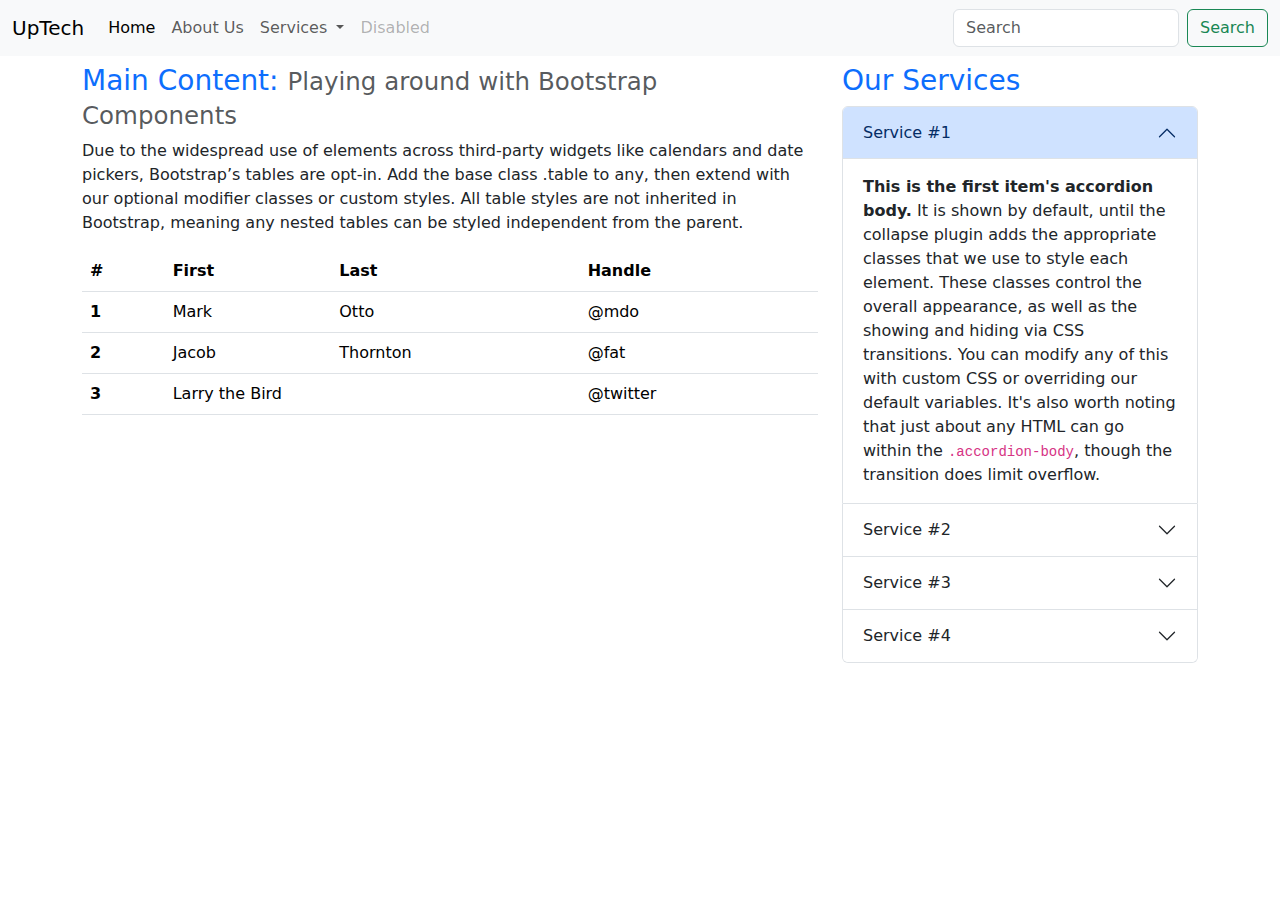
==== index.html @ 4113d0f6 "Initial commit" ====
<!doctype html>
<html lang="en">
  <head>
    <meta charset="utf-8">
    <meta name="viewport" content="width=device-width, initial-scale=1">
    <title>UpTech | Home</title>

    <!-- Bootstrap CSS -->
    <link href="https://cdn.jsdelivr.net/npm/bootstrap@5.3.3/dist/css/bootstrap.min.css" rel="stylesheet" integrity="sha384-QWTKZyjpPEjISv5WaRU9OFeRpok6YctnYmDr5pNlyT2bRjXh0JMhjY6hW+ALEwIH" crossorigin="anonymous">
    
    <!-- Custom CSS -->
    <link rel="stylesheet" href="./styles.css">

  </head>
  <body>
    <!-- START: Navigation Bar -->
    <nav class="navbar navbar-expand-lg bg-body-tertiary">
        <div class="container-fluid">
          <a class="navbar-brand" href="#">UpTech</a>
          <button class="navbar-toggler" type="button" data-bs-toggle="collapse" data-bs-target="#navbarSupportedContent" aria-controls="navbarSupportedContent" aria-expanded="false" aria-label="Toggle navigation">
            <span class="navbar-toggler-icon"></span>
          </button>
          <div class="collapse navbar-collapse" id="navbarSupportedContent">
            <ul class="navbar-nav me-auto mb-2 mb-lg-0">
              <li class="nav-item">
                <a class="nav-link active" aria-current="page" href="index.html">Home</a>
              </li>
              <li class="nav-item">
                <a class="nav-link" href="about-us.html">About Us</a>
              </li>
              <li class="nav-item dropdown">
                <a class="nav-link dropdown-toggle" href="#" role="button" data-bs-toggle="dropdown" aria-expanded="false">
                  Services
                </a>
                <ul class="dropdown-menu">
                  <li><a class="dropdown-item" href="#">Service 1</a></li>
                  <li><a class="dropdown-item" href="#">Service 2</a></li>
                  <li><hr class="dropdown-divider"></li>
                  <li><a class="dropdown-item" href="#">Service 3</a></li>
                </ul>
              </li>
              <li class="nav-item">
                <a class="nav-link disabled" aria-disabled="true">Disabled</a>
              </li>
            </ul>
            <form class="d-flex" role="search">
              <input class="form-control me-2" type="search" placeholder="Search" aria-label="Search">
              <button class="btn btn-outline-success" type="submit">Search</button>
            </form>
          </div>
        </div>
      </nav>
      <!-- END: Navigation Bar -->


    <!-- Page Content -->
    <div class="container text-left">
        <div class="row">
            <div class="col-sm-12 col-md-7 col-lg-8">               
    
                <!-- Main Panel -->
                <h3 class="text-left text-primary mt-2">
                    Main Content: 
                    <small class="text-body-secondary">Playing around with Bootstrap Components</small>
                  </h3>
                  <p>
                    Due to the widespread use of elements across third-party widgets like calendars and date pickers, Bootstrap’s tables are opt-in. Add the base class .table to any, then extend with our optional modifier classes or custom styles. All table styles are not inherited in Bootstrap, meaning any nested tables can be styled independent from the parent.
                    </p>

                    <table class="table">
                        <thead>
                          <tr>
                            <th scope="col">#</th>
                            <th scope="col">First</th>
                            <th scope="col">Last</th>
                            <th scope="col">Handle</th>
                          </tr>
                        </thead>
                        <tbody>
                          <tr>
                            <th scope="row">1</th>
                            <td>Mark</td>
                            <td>Otto</td>
                            <td>@mdo</td>
                          </tr>
                          <tr>
                            <th scope="row">2</th>
                            <td>Jacob</td>
                            <td>Thornton</td>
                            <td>@fat</td>
                          </tr>
                          <tr>
                            <th scope="row">3</th>
                            <td colspan="2">Larry the Bird</td>
                            <td>@twitter</td>
                          </tr>
                        </tbody>
                      </table>
            </div>

            <div class="col-sm-12 col-md-5 col-lg-4">
                <!-- Right Sidepanel-->
                <h3 class="text-left text-primary mt-2">
                    Our Services
                </h3>
                <div class="accordion" id="accordionExample">
                    <div class="accordion-item">
                    <h2 class="accordion-header">
                        <button class="accordion-button" type="button" data-bs-toggle="collapse" data-bs-target="#collapseOne" aria-expanded="true" aria-controls="collapseOne">
                        Service #1
                        </button>
                    </h2>
                    <div id="collapseOne" class="accordion-collapse collapse show" data-bs-parent="#accordionExample">
                        <div class="accordion-body">
                        <strong>This is the first item's accordion body.</strong> It is shown by default, until the collapse plugin adds the appropriate classes that we use to style each element. These classes control the overall appearance, as well as the showing and hiding via CSS transitions. You can modify any of this with custom CSS or overriding our default variables. It's also worth noting that just about any HTML can go within the <code>.accordion-body</code>, though the transition does limit overflow.
                        </div>
                    </div>
                    </div>

                    <div class="accordion-item">
                    <h2 class="accordion-header">
                        <button class="accordion-button collapsed" type="button" data-bs-toggle="collapse" data-bs-target="#collapseTwo" aria-expanded="false" aria-controls="collapseTwo">
                            Service #2
                        </button>
                    </h2>
                    <div id="collapseTwo" class="accordion-collapse collapse" data-bs-parent="#accordionExample">
                        <div class="accordion-body">
                        <strong>This is the second item's accordion body.</strong> It is hidden by default, until the collapse plugin adds the appropriate classes that we use to style each element. These classes control the overall appearance, as well as the showing and hiding via CSS transitions. You can modify any of this with custom CSS or overriding our default variables. It's also worth noting that just about any HTML can go within the <code>.accordion-body</code>, though the transition does limit overflow.
                        </div>
                    </div>
                    </div>

                    <div class="accordion-item">
                    <h2 class="accordion-header">
                        <button class="accordion-button collapsed" type="button" data-bs-toggle="collapse" data-bs-target="#collapseThree" aria-expanded="false" aria-controls="collapseThree">
                            Service #3
                        </button>
                    </h2>
                    <div id="collapseThree" class="accordion-collapse collapse" data-bs-parent="#accordionExample">
                        <div class="accordion-body">
                        <strong>This is the third item's accordion body.</strong> It is hidden by default, until the collapse plugin adds the appropriate classes that we use to style each element. These classes control the overall appearance, as well as the showing and hiding via CSS transitions. You can modify any of this with custom CSS or overriding our default variables. It's also worth noting that just about any HTML can go within the <code>.accordion-body</code>, though the transition does limit overflow.
                        </div>
                    </div>
                    </div>


                    <div class="accordion-item">
                        <h2 class="accordion-header">
                        <button class="accordion-button collapsed" type="button" data-bs-toggle="collapse" data-bs-target="#collapseFour" aria-expanded="false" aria-controls="collapseFour">
                            Service #4
                        </button>
                        </h2>
                        <div id="collapseFour" class="accordion-collapse collapse" data-bs-parent="#accordionExample">
                        <div class="accordion-body">
                            <strong>This is the third item's accordion body.</strong> It is hidden by default, until the collapse plugin adds the appropriate classes that we use to style each element. These classes control the overall appearance, as well as the showing and hiding via CSS transitions. You can modify any of this with custom CSS or overriding our default variables. It's also worth noting that just about any HTML can go within the <code>.accordion-body</code>, though the transition does limit overflow.
                        </div>
                        </div>
                    </div>
                </div>
            </div>
        </div>
    </div>





    <script src="https://cdn.jsdelivr.net/npm/bootstrap@5.3.3/dist/js/bootstrap.bundle.min.js" integrity="sha384-YvpcrYf0tY3lHB60NNkmXc5s9fDVZLESaAA55NDzOxhy9GkcIdslK1eN7N6jIeHz" crossorigin="anonymous"></script>
  </body>
</html>
---- styles.css ----
h1 {
    color: #1d94ac;
    color: #0657c3;
}
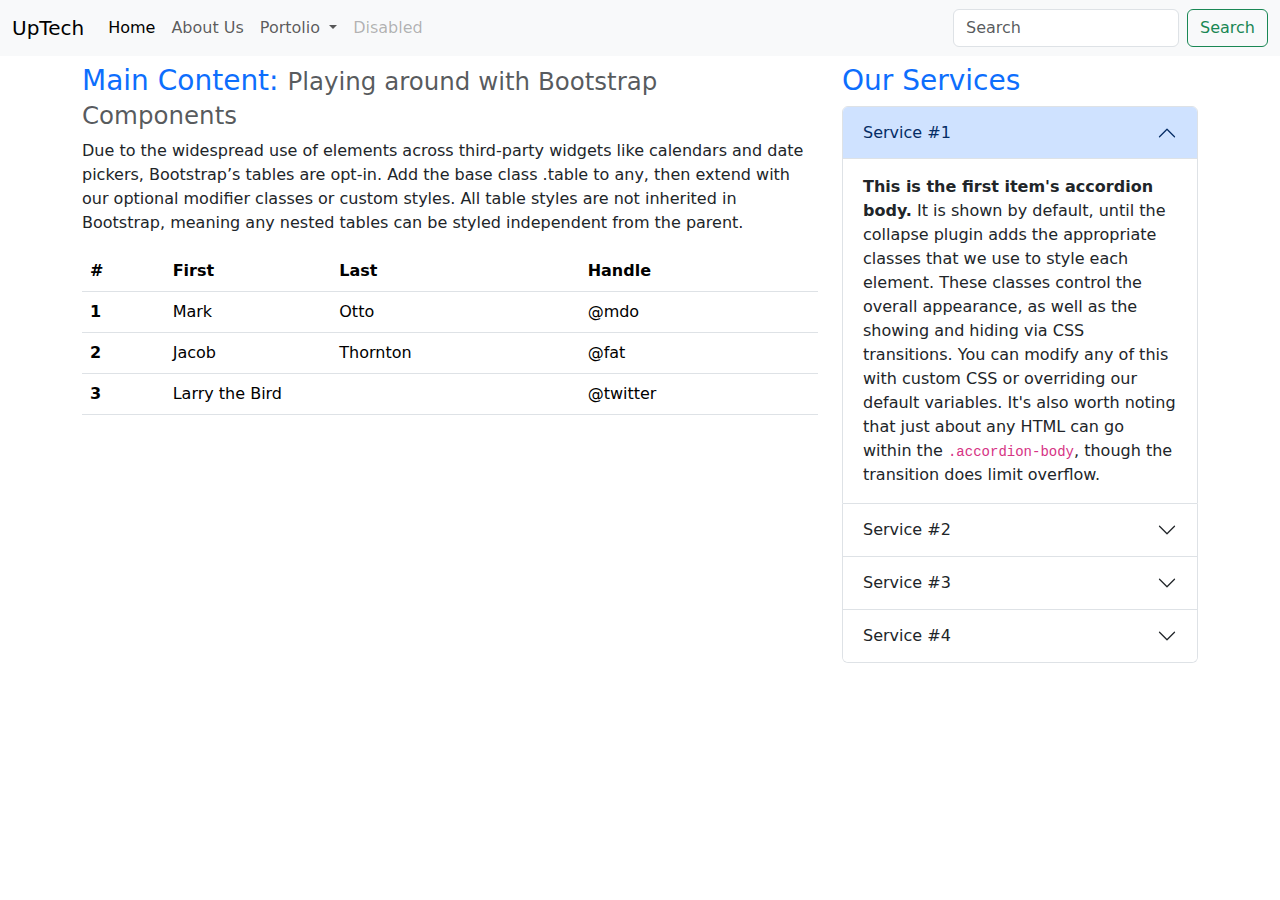
==== commit 0aa42ef1: "Index Edits" ====
--- a/index.html
+++ b/index.html
@@ -30,7 +30,7 @@
               </li>
               <li class="nav-item dropdown">
                 <a class="nav-link dropdown-toggle" href="#" role="button" data-bs-toggle="dropdown" aria-expanded="false">
-                  Services
+                  Portolio
                 </a>
                 <ul class="dropdown-menu">
                   <li><a class="dropdown-item" href="#">Service 1</a></li>
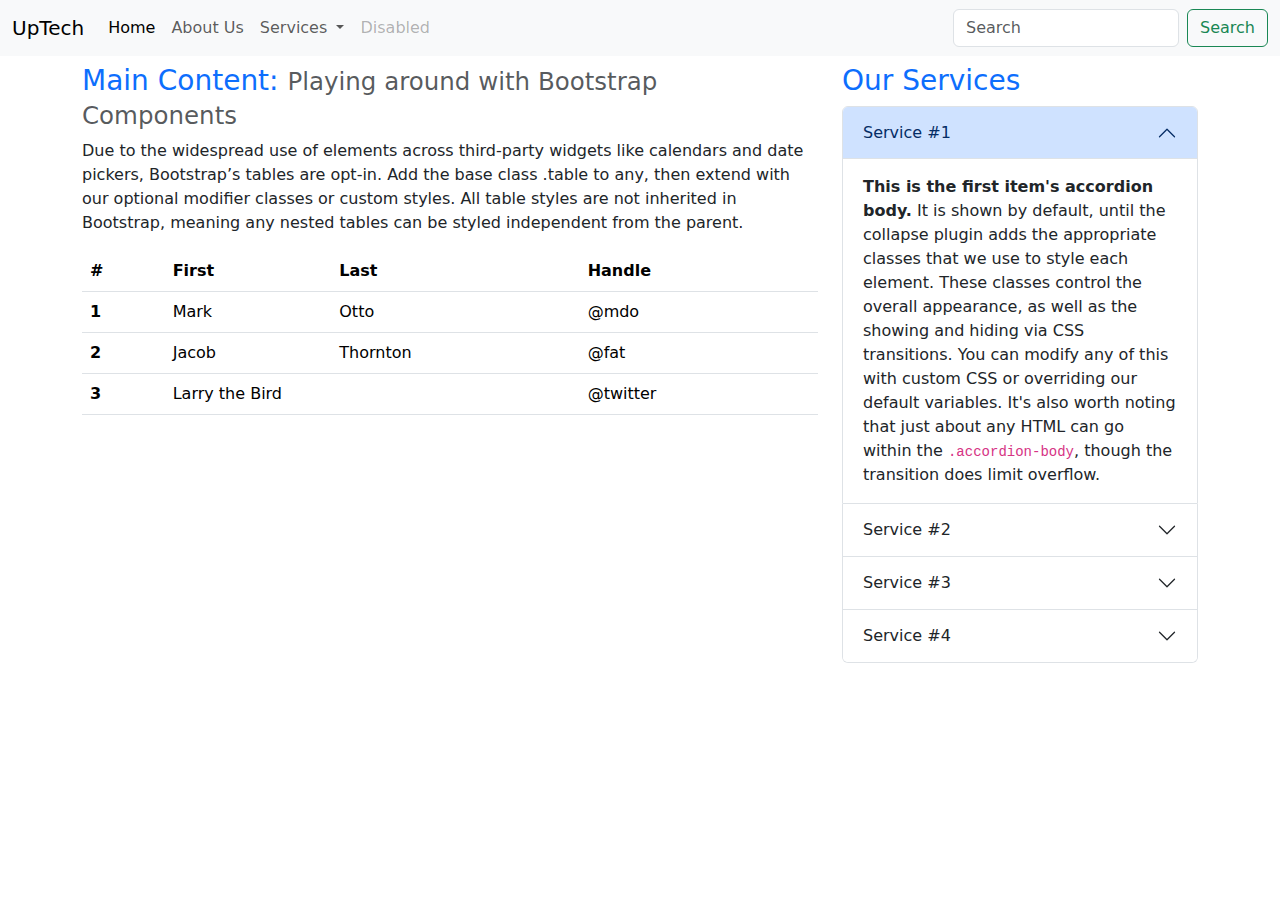
==== commit b92b6ac6: "Update index.html" ====
--- a/index.html
+++ b/index.html
@@ -1,5 +1,6 @@
 <!doctype html>
 <html lang="en">
+  
   <head>
     <meta charset="utf-8">
     <meta name="viewport" content="width=device-width, initial-scale=1">
@@ -30,7 +31,7 @@
               </li>
               <li class="nav-item dropdown">
                 <a class="nav-link dropdown-toggle" href="#" role="button" data-bs-toggle="dropdown" aria-expanded="false">
-                  Portolio
+                  Services
                 </a>
                 <ul class="dropdown-menu">
                   <li><a class="dropdown-item" href="#">Service 1</a></li>
@@ -167,4 +168,4 @@
 
     <script src="https://cdn.jsdelivr.net/npm/bootstrap@5.3.3/dist/js/bootstrap.bundle.min.js" integrity="sha384-YvpcrYf0tY3lHB60NNkmXc5s9fDVZLESaAA55NDzOxhy9GkcIdslK1eN7N6jIeHz" crossorigin="anonymous"></script>
   </body>
-</html>+</html>
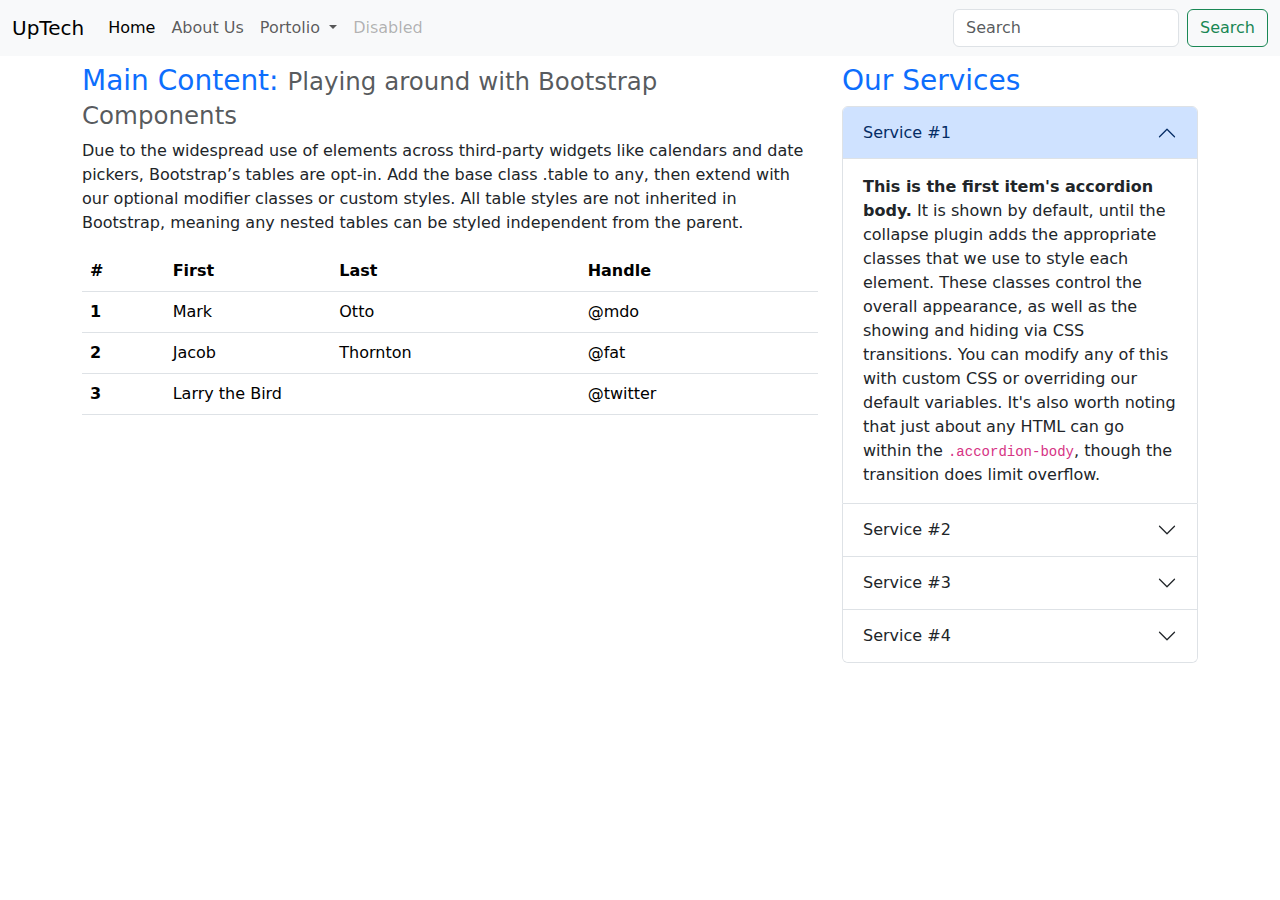
==== commit bc29cceb: "LINK" ====
--- a/index.html
+++ b/index.html
@@ -1,6 +1,5 @@
 <!doctype html>
 <html lang="en">
-  
   <head>
     <meta charset="utf-8">
     <meta name="viewport" content="width=device-width, initial-scale=1">
@@ -11,7 +10,6 @@
     
     <!-- Custom CSS -->
     <link rel="stylesheet" href="./styles.css">
-
   </head>
   <body>
     <!-- START: Navigation Bar -->
@@ -31,7 +29,7 @@
               </li>
               <li class="nav-item dropdown">
                 <a class="nav-link dropdown-toggle" href="#" role="button" data-bs-toggle="dropdown" aria-expanded="false">
-                  Services
+                  Portolio
                 </a>
                 <ul class="dropdown-menu">
                   <li><a class="dropdown-item" href="#">Service 1</a></li>
@@ -168,4 +166,4 @@
 
     <script src="https://cdn.jsdelivr.net/npm/bootstrap@5.3.3/dist/js/bootstrap.bundle.min.js" integrity="sha384-YvpcrYf0tY3lHB60NNkmXc5s9fDVZLESaAA55NDzOxhy9GkcIdslK1eN7N6jIeHz" crossorigin="anonymous"></script>
   </body>
-</html>
+</html>